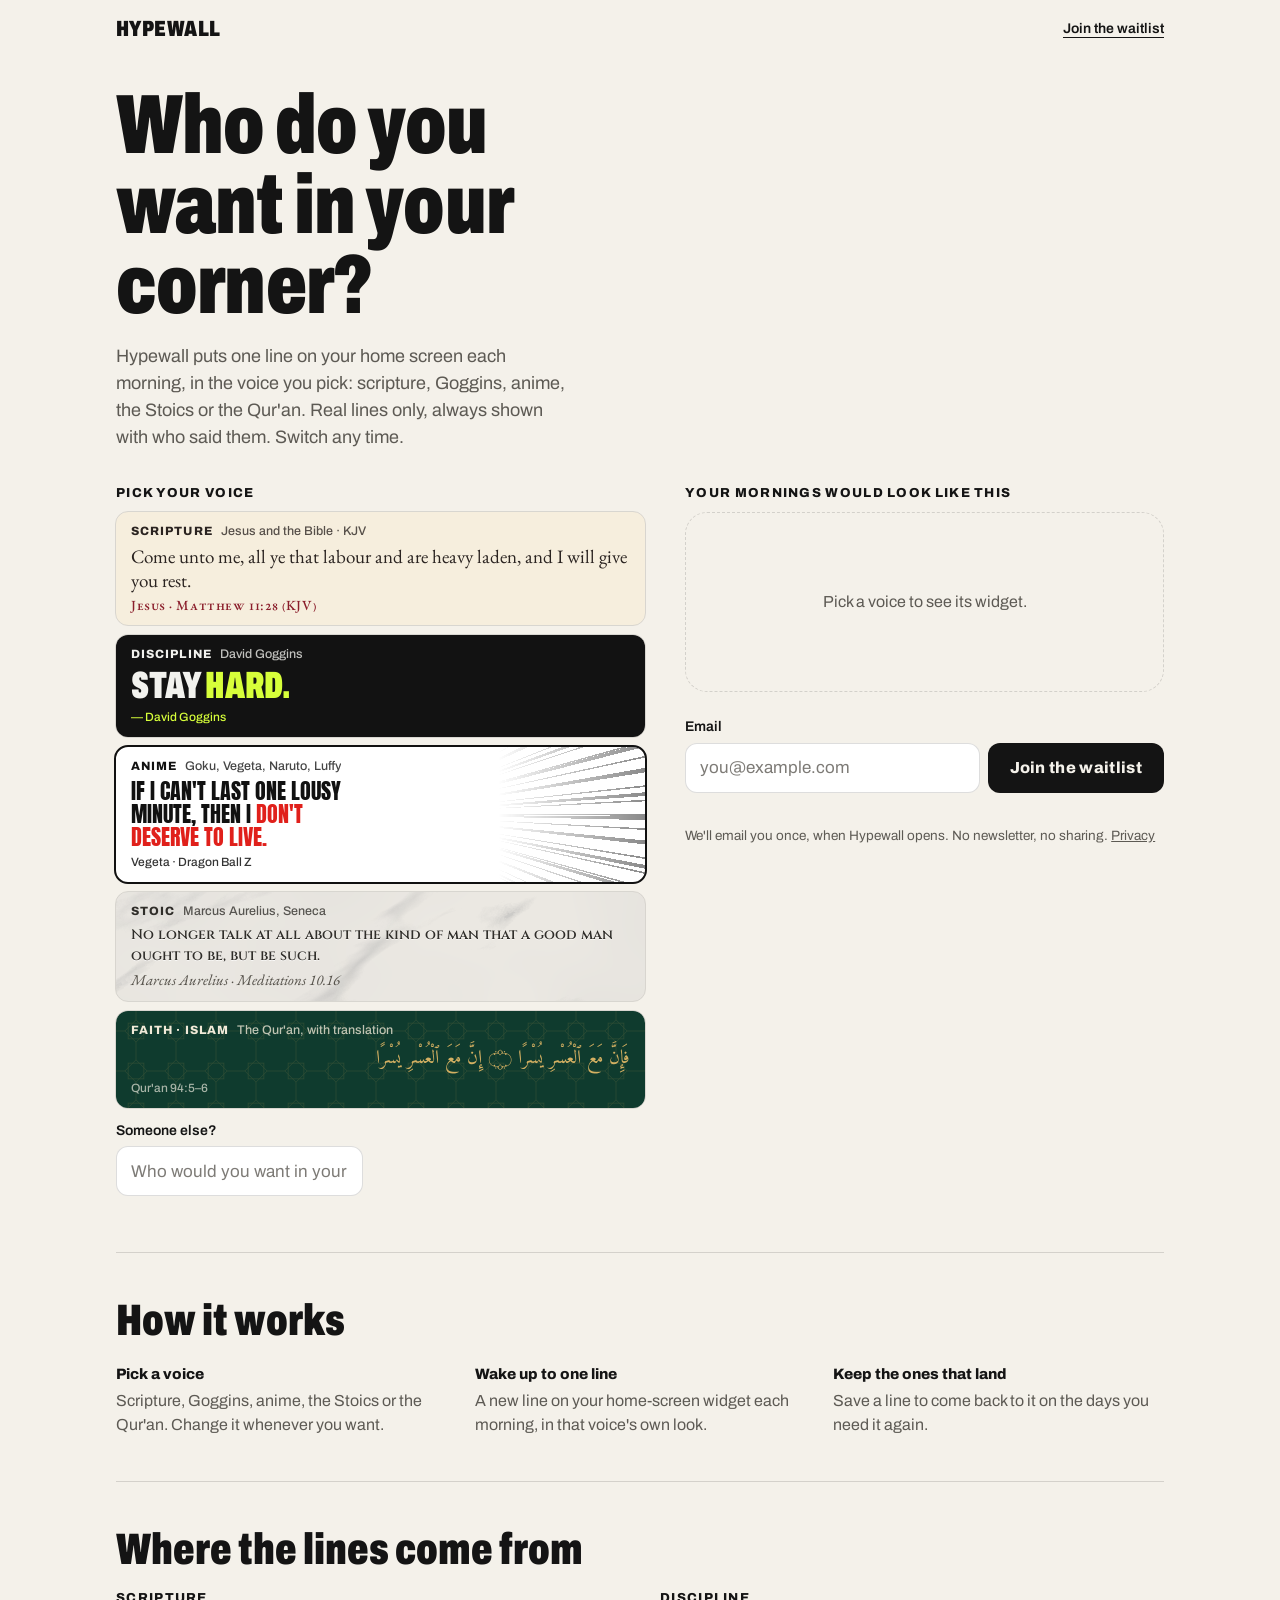
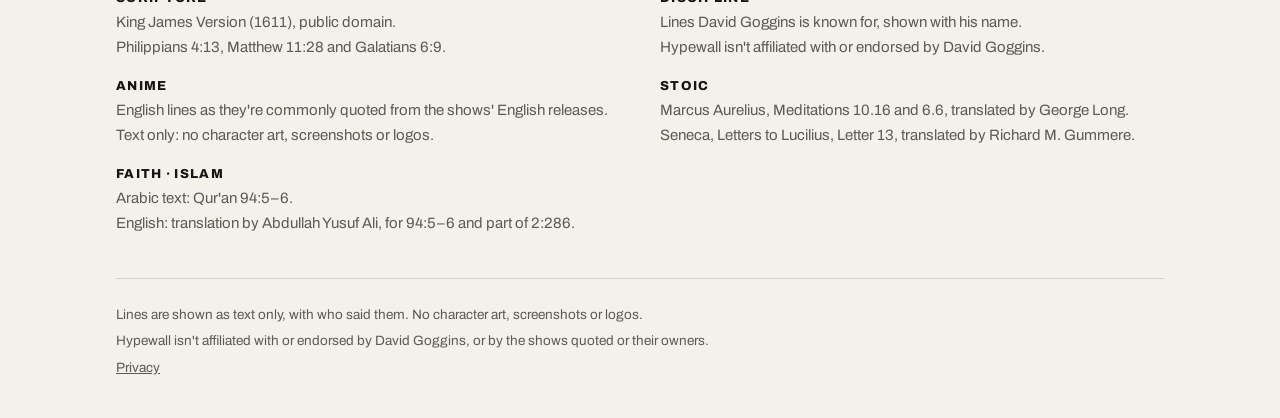
==== hypewall/index.html @ 36fe48c6 "Add the three waitlist pages Telve, Hypewall and Earlyapply each get their own page with one email f" ====
<!doctype html>
<html lang="en">
<head>
<meta charset="utf-8">
<meta name="viewport" content="width=device-width, initial-scale=1">
<title>Hypewall · a morning line from the voice you pick</title>
<meta name="description" content="One real line on your home screen each morning, from the voice you pick: scripture, Goggins, anime, the Stoics or the Qur'an. Join the waitlist.">
<meta property="og:title" content="Hypewall · who do you want in your corner?">
<meta property="og:description" content="One real line on your home screen each morning, from the voice you pick. Always with who said it.">
<meta property="og:type" content="website">
<meta name="theme-color" content="#f4f1ea">
<link rel="icon" href="data:image/svg+xml,%3Csvg xmlns='http://www.w3.org/2000/svg' viewBox='0 0 40 40'%3E%3Crect width='40' height='40' rx='9' fill='%23141414'/%3E%3Cpath d='M13 29V11h8a5 5 0 0 1 0 10h-8m7 0 6 8' fill='none' stroke='%23f4f1ea' stroke-width='3' stroke-linecap='round' stroke-linejoin='round'/%3E%3C/svg%3E">
<link rel="preconnect" href="https://fonts.googleapis.com">
<link rel="preconnect" href="https://fonts.gstatic.com" crossorigin>
<link href="https://fonts.googleapis.com/css2?family=Amiri:ital,wght@0,400;0,700;1,400&family=Anton&family=Archivo:wdth,wght@62..125,400..900&family=Cinzel:wght@500;600;700&family=EB+Garamond:ital,wght@0,400;0,500;1,400&display=swap" rel="stylesheet">
<style>
*{box-sizing:border-box;margin:0;padding:0}
button,input{font:inherit;color:inherit}
button{background:none;border:0;cursor:pointer}
ul{list-style:none}
a{color:inherit}

/* ---------- the page wears the voice you pick ---------- */
:root{
  --bg:#f4f1ea;--ink:#141414;--muted:#5d5a54;--line:rgba(20,20,20,.14);--field:#fff;
  --accent:#141414;--on-accent:#f4f1ea;--error:#b3261e;
  --display:Archivo,system-ui,sans-serif;--d-weight:900;--d-stretch:72%;--d-case:none;--d-size:clamp(44px,9vw,84px);--d-lh:.95;
  --body:Archivo,system-ui,sans-serif;--radius:12px;
}
[data-pack=anime]{--bg:#fbfaf6;--ink:#111;--muted:#4a4a4a;--line:#111;--accent:#e0201b;--on-accent:#fff;
  --display:Anton,Impact,sans-serif;--d-weight:400;--d-stretch:100%;--d-case:uppercase;--d-lh:1;--radius:0}
[data-pack=goggins]{--bg:#0f0f0f;--ink:#f2f2ee;--muted:#a3a39d;--line:rgba(242,242,238,.18);--field:#171717;--accent:#d7ff3a;--on-accent:#0f0f0f;--error:#ff8a80;
  --d-stretch:62%;--d-case:uppercase;--d-size:clamp(54px,12vw,112px);--d-lh:.88;--radius:0}
[data-pack=stoic]{--bg:#e8e5df;--ink:#23221f;--muted:#5a564f;--line:rgba(35,34,31,.18);--accent:#77562a;--on-accent:#fff;
  --display:Cinzel,serif;--d-weight:600;--d-stretch:100%;--d-size:clamp(36px,7vw,64px);--d-lh:1.12;--radius:2px}
[data-pack=christian]{--bg:#f3ead8;--ink:#2a2320;--muted:#5f544b;--line:rgba(139,30,43,.22);--field:#fbf6ec;--accent:#8b1e2b;--on-accent:#fff;
  --display:"EB Garamond",serif;--d-weight:400;--d-stretch:100%;--d-size:clamp(44px,8.5vw,80px);--d-lh:1.02;--radius:4px}
[data-pack=muslim]{--bg:#0c1a2b;--ink:#f1ead8;--muted:#b9bfb4;--line:rgba(200,162,74,.3);--field:#0f2236;--accent:#c8a24a;--on-accent:#0c1a2b;--error:#ffb4a8;
  --display:Amiri,serif;--d-weight:400;--d-stretch:100%;--d-size:clamp(42px,8vw,76px);--d-lh:1.1;--radius:10px}

body{background:var(--bg);color:var(--ink);font:400 17px/1.5 var(--body);-webkit-font-smoothing:antialiased;transition:background-color .35s,color .35s}
[data-pack=muslim] body{background:var(--girih) 0 0/56px 56px,var(--bg)}
@media (prefers-reduced-motion:reduce){body{transition:none}}
:focus-visible{outline:2px solid var(--accent);outline-offset:3px}
.sr{position:absolute;width:1px;height:1px;overflow:hidden;clip-path:inset(50%);white-space:nowrap}

.wrap{max-width:1080px;margin:0 auto;padding:0 16px}
header.top{display:flex;align-items:center;justify-content:space-between;padding:18px 0}
.mark{font:900 22px/1 Archivo,sans-serif;font-stretch:72%;letter-spacing:.02em;text-transform:uppercase;text-decoration:none}
.top a.jump{font:600 14px/1 var(--body);text-decoration:underline;text-underline-offset:4px}

h1{font-family:var(--display);font-weight:var(--d-weight);font-stretch:var(--d-stretch);text-transform:var(--d-case);font-size:var(--d-size);line-height:var(--d-lh);letter-spacing:-.01em;max-width:13ch;margin-top:28px}
h1 em{font-style:normal;color:var(--accent)}
[data-pack=christian] h1 em,[data-pack=stoic] h1 em{font-style:italic}
.lede{margin-top:18px;max-width:46ch;font-size:18px;color:var(--muted)}

/* ---------- form: lanes, preview, email ---------- */
.join{margin-top:36px;display:grid;gap:28px 40px;padding-bottom:56px}
@media (min-width:880px){.join{grid-template-columns:minmax(0,1.05fr) minmax(0,.95fr);align-items:start}.side{position:sticky;top:20px}}
fieldset{border:0}
legend{font:800 13px/1 Archivo,sans-serif;letter-spacing:.1em;text-transform:uppercase;margin-bottom:12px}
.lanes{display:flex;flex-direction:column;gap:10px}
.lane{position:relative;display:flex;flex-direction:column;gap:6px;padding:12px 15px 13px;border-radius:12px;overflow:hidden;cursor:pointer;outline:1px solid rgba(20,20,20,.12)}
.lane input{position:absolute;opacity:0;pointer-events:none}
.lane:has(input:checked){outline:3px solid var(--ink);outline-offset:3px}
.lane:has(input:focus-visible){outline:3px dashed var(--accent);outline-offset:3px}
.lane > *{position:relative}
.lane-h{display:flex;align-items:baseline;gap:8px;padding-right:30px;min-width:0}
.lane-h b{font:800 12px/1 Archivo,sans-serif;letter-spacing:.09em;text-transform:uppercase;white-space:nowrap}
.lane-h span{font:500 12.5px/1.2 Archivo,sans-serif;opacity:.78;white-space:nowrap;overflow:hidden;text-overflow:ellipsis}
.lane-a{font:500 12px/1.2 Archivo,sans-serif;opacity:.85}
.chk{position:absolute!important;top:10px;right:10px;width:24px;height:24px;border-radius:12px;background:#141414;color:#fff;display:none;place-items:center}
.lane:has(input:checked) .chk{display:grid}
.chk svg{width:15px;height:15px;fill:none;stroke:currentColor;stroke-width:2.6;stroke-linecap:round;stroke-linejoin:round}
.lane-christian{background:#f6eedd;color:#2a2320}
.lane-christian .lane-q{font:400 19px/1.22 "EB Garamond",serif}
.lane-christian .lane-a{font:500 14px/1 "EB Garamond",serif;font-variant:small-caps;letter-spacing:.04em;color:#8b1e2b;opacity:1}
.lane-goggins{background:#121212;color:#f2f2ee}
.lane-goggins .lane-q{font:900 38px/.95 Archivo,sans-serif;font-stretch:62%;text-transform:uppercase}
.lane-goggins em,.w-goggins em{font-style:normal;color:#d7ff3a}
.lane-goggins .lane-a{color:#d7ff3a;opacity:1}
.lane-goggins .chk,.lane-muslim .chk{background:#f2f2ee;color:#141414}
.lane-anime{background:#fff;color:#111;outline:2px solid #111}
.lane-anime .speed{opacity:.5;-webkit-mask-image:linear-gradient(90deg,transparent 72%,#000 100%);mask-image:linear-gradient(90deg,transparent 72%,#000 100%)}
.lane-anime .lane-q{font:400 22px/1.04 Anton,sans-serif;text-transform:uppercase;max-width:22ch}
.lane-anime em,.w-anime em{font-style:normal;color:#e0201b}
.lane-stoic{background:var(--marble) center/cover,#e8e5df;color:#2f2d29}
.lane-stoic .lane-q{font:600 14px/1.45 Cinzel,serif;text-shadow:0 1px 0 rgba(255,255,255,.7)}
.lane-stoic .lane-a{font:italic 400 15px/1.1 "EB Garamond",serif;color:#545049;opacity:1}
.lane-muslim{background:var(--girih) 0 0/40px 40px,#0f3b2e;color:#f1ead8}
.lane-muslim .lane-q{font:400 19px/1.6 Amiri,serif;color:#d4b062}
.lane-muslim .lane-a{color:#c3cabd}
.speed{position:absolute!important;inset:-2px;pointer-events:none;
  background:repeating-conic-gradient(from 2deg at 50% 50%,#111 0deg .8deg,transparent .8deg 5.2deg),repeating-conic-gradient(from 0deg at 50% 50%,#111 0deg .35deg,transparent .35deg 3.1deg)}
.other{margin-top:14px}
.other label{display:block;font:600 14px/1.3 var(--body);margin-bottom:6px}

/* the preview: a home-screen widget in the picked voice */
.side h2{font:800 13px/1 Archivo,sans-serif;letter-spacing:.1em;text-transform:uppercase;margin-bottom:12px}
.empty{border:1.5px dashed var(--line);border-radius:22px;min-height:180px;display:grid;place-items:center;padding:24px;text-align:center;color:var(--muted);font-size:16px}
.w{position:relative;border-radius:22px;overflow:hidden;min-height:180px;padding:20px 20px 16px;display:flex;flex-direction:column;justify-content:space-between;gap:16px;box-shadow:0 14px 36px rgba(0,0,0,.18)}
.w > *{position:relative}
.w-foot{display:flex;justify-content:space-between;align-items:flex-end;gap:12px}
.w-brand{font:900 11px/1 Archivo,sans-serif;font-stretch:72%;letter-spacing:.14em;text-transform:uppercase;opacity:.55}
.w-anime{background:#fff;color:#111;border:3px solid #111}
.w-anime .speed{opacity:.55;-webkit-mask-image:radial-gradient(ellipse 62% 58% at 50% 50%,transparent 62%,#000 100%);mask-image:radial-gradient(ellipse 62% 58% at 50% 50%,transparent 62%,#000 100%)}
.w-anime .w-line{font:400 30px/1.02 Anton,sans-serif;text-transform:uppercase;text-align:center;margin:auto 0}
.w-anime .w-src{background:#111;color:#fff;padding:6px 9px;font:800 11px/1 Archivo,sans-serif;letter-spacing:.08em;text-transform:uppercase}
.w-goggins{background:#171717;color:#f2f2ee;border-left:6px solid #d7ff3a;border-radius:14px}
.w-goggins .w-line{font:900 64px/.88 Archivo,sans-serif;font-stretch:62%;text-transform:uppercase;margin-top:auto}
.w-goggins .w-src{font:800 12px/1 Archivo,sans-serif;letter-spacing:.12em;text-transform:uppercase;color:#d7ff3a}
.w-stoic{background:var(--marble) center/cover,#e8e5df;color:#2b2925;text-align:center}
.w-stoic .w-line{font:600 19px/1.45 Cinzel,serif;text-shadow:0 1px 0 rgba(255,255,255,.8);margin:auto 0}
.w-stoic .w-src{font:italic 400 16px/1.25 "EB Garamond",serif;color:#545049;text-align:left}
.w-stoic .rule{display:block;width:60px;height:5px;margin:0 auto;border-top:1px solid #77562a;border-bottom:1px solid #77562a}
.w-christian{background:#f9f2e3;color:#2a2320;border:1px solid rgba(139,30,43,.32);box-shadow:inset 0 0 0 5px #f9f2e3,inset 0 0 0 6px rgba(139,30,43,.2),0 14px 36px rgba(0,0,0,.18)}
.w-christian .w-line{font:400 23px/1.28 "EB Garamond",serif}
.w-christian .dc{float:left;font:400 62px/.8 "EB Garamond",serif;color:#8b1e2b;padding:6px 8px 0 0}
.w-christian .w-src{font:500 16px/1 "EB Garamond",serif;font-variant:small-caps;letter-spacing:.06em;color:#8b1e2b}
.w-muslim{background:var(--girih) 0 0/44px 44px,#0f3b2e;color:#f1ead8;border:1px solid rgba(200,162,74,.6);text-align:center}
.w-muslim .ar{font:400 25px/1.8 Amiri,serif;color:#d4b062}
.w-muslim .w-line{font:400 18px/1.45 Amiri,serif}
.w-muslim .w-src{font:500 12px/1.3 Archivo,sans-serif;letter-spacing:.04em;color:#c3cabd;text-align:left}
.w-muslim .w-brand{color:#d4b062}
.w-under{display:flex;align-items:center;justify-content:space-between;margin-top:12px;font-size:14px;color:var(--muted)}
.w-under button{font:600 14px/1 var(--body);color:var(--ink);text-decoration:underline;text-underline-offset:4px;padding:8px 0}
.w-note{margin-top:4px;font-size:13px;color:var(--muted)}

.email{margin-top:26px}
.email label{display:block;font:600 14px/1.3 var(--body);margin-bottom:6px}
.row{display:flex;gap:8px;flex-wrap:wrap}
input[type=email],input[type=text]{flex:1 1 220px;min-width:0;height:50px;padding:0 14px;background:var(--field);color:var(--ink);border:1.5px solid var(--line);border-radius:var(--radius);font-size:17px}
[data-pack=anime] input[type=email],[data-pack=anime] input[type=text]{border-width:3px}
input::placeholder{color:var(--muted);opacity:.8}
.go{flex:0 0 auto;height:50px;padding:0 22px;background:var(--accent);color:var(--on-accent);border-radius:var(--radius);font:800 16px/1 Archivo,sans-serif;letter-spacing:.02em}
[data-pack=anime] .go,[data-pack=goggins] .go{text-transform:uppercase;letter-spacing:.06em}
.go:disabled{opacity:.6;cursor:progress}
[data-status]{font:500 14px/1.4 var(--body);margin-top:10px;min-height:1.4em;color:var(--muted)}
[data-status][data-kind=error]{color:var(--error)}
.fine{font-size:13.5px;color:var(--muted);margin-top:4px}
.done{display:none;padding:18px 0 4px;border-top:1px solid var(--line)}
.done h2{font-family:var(--display);font-weight:var(--d-weight);font-stretch:var(--d-stretch);text-transform:var(--d-case);font-size:34px;line-height:1.05}
.done p{color:var(--muted);margin-top:6px}
.join[data-state=done] .fields{display:none}
.join[data-state=done] .done{display:block}
.join[data-state=done]{grid-template-columns:1fr}

/* ---------- below the form ---------- */
section.more{border-top:1px solid var(--line);padding:44px 0}
section.more h2{font-family:var(--display);font-weight:var(--d-weight);font-stretch:var(--d-stretch);text-transform:var(--d-case);font-size:clamp(30px,5vw,44px);line-height:1.05}
.steps{margin-top:22px;display:grid;gap:18px}
@media (min-width:720px){.steps{grid-template-columns:repeat(3,1fr);gap:28px}}
.steps b{display:block;font:800 15px/1.3 Archivo,sans-serif}
.steps p{margin-top:4px;color:var(--muted);font-size:16px}
.srcs{margin-top:20px;display:grid;gap:18px}
@media (min-width:720px){.srcs{grid-template-columns:repeat(2,1fr);gap:22px 40px}}
.srcs dt{font:800 13px/1 Archivo,sans-serif;letter-spacing:.1em;text-transform:uppercase}
.srcs dd{margin-top:6px;font-size:15px;color:var(--muted)}
.srcs dd + dd{margin-top:2px}
footer{border-top:1px solid var(--line);padding:26px 0 40px;font-size:13.5px;color:var(--muted)}
footer p + p{margin-top:6px}
</style>
</head>
<body>
<svg width="0" height="0" style="position:absolute" aria-hidden="true"><symbol id="i-check" viewBox="0 0 24 24"><path d="m5 12.5 4.5 4.5L19 7.5"/></symbol></svg>

<div class="wrap">
  <header class="top">
    <a class="mark" href="./">Hypewall</a>
    <a class="jump" href="#email">Join the waitlist</a>
  </header>

  <main>
    <h1>Who do you want in <em>your corner?</em></h1>
    <p class="lede">Hypewall puts one line on your home screen each morning, in the voice you pick: scripture, Goggins, anime, the Stoics or the Qur'an. Real lines only, always shown with who said them. Switch any time.</p>

    <form class="join" id="join" data-waitlist="hypewall" data-needs-answer="Pick a voice first, or tell us who you'd want.">
      <div class="fields-a">
        <fieldset class="fields">
          <legend>Pick your voice</legend>
          <div class="lanes" id="lanes"></div>
          <div class="other">
            <label for="other">Someone else?</label>
            <input type="text" id="other" name="other" placeholder="Who would you want in your corner?" maxlength="80" autocomplete="off">
          </div>
        </fieldset>
      </div>

      <div class="side">
        <div class="fields">
          <h2>Your mornings would look like this</h2>
          <div id="preview" aria-live="polite">
            <div class="empty">Pick a voice to see its widget.</div>
          </div>
          <div class="email">
            <label for="email">Email</label>
            <div class="row">
              <input type="email" id="email" name="email" required autocomplete="email" placeholder="you@example.com">
              <button class="go" type="submit">Join the waitlist</button>
            </div>
            <p data-status role="status" aria-live="polite"></p>
            <p class="fine">We'll email you once, when Hypewall opens. No newsletter, no sharing. <a href="../privacy.html">Privacy</a></p>
          </div>
        </div>
        <div class="done" data-done tabindex="-1">
          <h2>You're on the list.</h2>
          <p>We'll write once, when Hypewall opens.</p>
        </div>
      </div>
    </form>

    <section class="more">
      <h2>How it works</h2>
      <div class="steps">
        <div><b>Pick a voice</b><p>Scripture, Goggins, anime, the Stoics or the Qur'an. Change it whenever you want.</p></div>
        <div><b>Wake up to one line</b><p>A new line on your home-screen widget each morning, in that voice's own look.</p></div>
        <div><b>Keep the ones that land</b><p>Save a line to come back to it on the days you need it again.</p></div>
      </div>
    </section>

    <section class="more">
      <h2>Where the lines come from</h2>
      <dl class="srcs" id="srcs"></dl>
    </section>
  </main>

  <footer>
    <p>Lines are shown as text only, with who said them. No character art, screenshots or logos.</p>
    <p>Hypewall isn't affiliated with or endorsed by David Goggins, or by the shows quoted or their owners.</p>
    <p><a href="../privacy.html">Privacy</a></p>
  </footer>
</div>

<script src="../config.js"></script>
<script src="../waitlist.js"></script>
<script>
(() => {
  const root = document.documentElement, $ = id => document.getElementById(id);

  /* textures, built once */
  const svgURI = s => `url("data:image/svg+xml,${encodeURIComponent(s)}")`;
  const marble = (base, vein, cloud) => svgURI(`<svg xmlns="http://www.w3.org/2000/svg" width="420" height="900"><filter id="v" x="0" y="0" width="100%" height="100%"><feTurbulence type="turbulence" baseFrequency="0.0032 0.0105" numOctaves="5" seed="11"/><feColorMatrix values="0 0 0 0 ${vein} 0 0 0 0 ${vein} 0 0 0 0 ${vein} -5.5 0 0 0 1"/></filter><filter id="c" x="0" y="0" width="100%" height="100%"><feTurbulence type="fractalNoise" baseFrequency="0.005" numOctaves="3" seed="4"/><feColorMatrix values="0 0 0 0 ${cloud} 0 0 0 0 ${cloud} 0 0 0 0 ${cloud} 0 0 0 .55 -.15"/></filter><rect width="420" height="900" fill="${base}"/><rect width="420" height="900" filter="url(#c)"/><g transform="rotate(-28 210 450)"><rect x="-300" y="-300" width="1020" height="1500" filter="url(#v)" opacity=".5"/></g></svg>`);
  root.style.setProperty('--marble', marble('#ebe8e2', .42, .62));
  root.style.setProperty('--girih', svgURI(`<svg xmlns="http://www.w3.org/2000/svg" width="56" height="56" viewBox="0 0 56 56"><g fill="none" stroke="#c8a24a" stroke-width="1" opacity=".17"><rect x="17" y="17" width="22" height="22"/><rect x="17" y="17" width="22" height="22" transform="rotate(45 28 28)"/><path d="M0 28h12.4M43.6 28H56M28 0v12.4M28 43.6V56"/></g></svg>`));

  /* real lines only, each with who said it and where */
  const AR = 'فَإِنَّ مَعَ ٱلْعُسْرِ يُسْرًا ۝ إِنَّ مَعَ ٱلْعُسْرِ يُسْرًا';
  const PACKS = {
    christian: { name: 'Scripture', voices: 'Jesus and the Bible · KJV', sample: 1, theme: '#f3ead8', lines: [
      { t: 'I can do all things through Christ which strengtheneth me.', s: 'Philippians 4:13 (KJV)' },
      { t: 'Come unto me, all ye that labour and are heavy laden, and I will give you rest.', s: 'Jesus · Matthew 11:28 (KJV)' },
      { t: 'And let us not be weary in well doing: for in due season we shall reap, if we faint not.', s: 'Galatians 6:9 (KJV)' } ] },
    goggins: { name: 'Discipline', voices: 'David Goggins', sample: 0, theme: '#0f0f0f', lines: [
      { t: 'Stay [hard.]', s: 'David Goggins' },
      { t: "Who's gonna carry [the boats?]", s: 'David Goggins' } ] },
    anime: { name: 'Anime', voices: 'Goku, Vegeta, Naruto, Luffy', sample: 0, theme: '#fbfaf6', lines: [
      { t: "If I can't last one lousy minute, then I [don't deserve to live.]", s: 'Vegeta · Dragon Ball Z' },
      { t: 'Power comes in response to a need, [not a desire.]', s: 'Goku · Dragon Ball Z (English dub)' },
      { t: "Hard work is worthless for those that [don't believe in themselves.]", s: 'Naruto Uzumaki · Naruto' },
      { t: "If you don't take risks, you [can't create a future.]", s: 'Monkey D. Luffy · One Piece' } ] },
    stoic: { name: 'Stoic', voices: 'Marcus Aurelius, Seneca', sample: 0, theme: '#e8e5df', lines: [
      { t: 'No longer talk at all about the kind of man that a good man ought to be, but be such.', s: 'Marcus Aurelius · Meditations 10.16 · tr. George Long' },
      { t: 'The best way of avenging thyself is not to become like the wrong doer.', s: 'Marcus Aurelius · Meditations 6.6 · tr. George Long' },
      { t: 'We suffer more often in imagination than in reality.', s: 'Seneca · Letters to Lucilius 13 · tr. Gummere' } ] },
    muslim: { name: 'Faith · Islam', voices: "The Qur'an, with translation", sample: 0, theme: '#0c1a2b', lines: [
      { ar: AR, t: 'So, verily, with every difficulty, there is relief: Verily, with every difficulty there is relief.', s: "Qur'an 94:5–6 · tr. Yusuf Ali", ss: "Qur'an 94:5–6" },
      { t: 'On no soul doth Allah place a burden greater than it can bear.', s: "Qur'an 2:286 (part) · tr. Yusuf Ali" } ] },
  };
  const ORDER = ['christian', 'goggins', 'anime', 'stoic', 'muslim'];
  const SOURCES = {
    christian: ['King James Version (1611), public domain.', 'Philippians 4:13, Matthew 11:28 and Galatians 6:9.'],
    goggins: ['Lines David Goggins is known for, shown with his name.', "Hypewall isn't affiliated with or endorsed by David Goggins."],
    anime: ["English lines as they're commonly quoted from the shows' English releases.", 'Text only: no character art, screenshots or logos.'],
    stoic: ['Marcus Aurelius, Meditations 10.16 and 6.6, translated by George Long.', 'Seneca, Letters to Lucilius, Letter 13, translated by Richard M. Gummere.'],
    muslim: ["Arabic text: Qur'an 94:5–6.", 'English: translation by Abdullah Yusuf Ali, for 94:5–6 and part of 2:286.'],
  };

  const hl = t => t.replace(/\[(.+?)\]/g, '<em>$1</em>');
  const plain = t => t.replace(/[\[\]]/g, '');
  const noTr = s => s.replace(/ · tr\..*$/, '');
  const idx = { christian: 0, goggins: 0, anime: 0, stoic: 0, muslim: 0 };
  let pack = null;

  /* one radio card per voice, each in its own look */
  function laneQ(pk) {
    const L = PACKS[pk].lines[PACKS[pk].sample];
    if (pk === 'muslim') return `<span class="lane-q" lang="ar" dir="rtl">${AR}</span><small class="lane-a">${L.ss}</small>`;
    return `<span class="lane-q">${hl(L.t)}</span><small class="lane-a">${pk === 'goggins' ? '— ' : ''}${noTr(L.s)}</small>`;
  }
  $('lanes').innerHTML = ORDER.map(pk => `<label class="lane lane-${pk}">
      <input type="radio" name="answer" value="${pk}">${pk === 'anime' ? '<span class="speed" aria-hidden="true"></span>' : ''}
      <span class="lane-h"><b>${PACKS[pk].name}</b><span>${PACKS[pk].voices}</span></span>${laneQ(pk)}
      <span class="chk" aria-hidden="true"><svg><use href="#i-check"/></svg></span></label>`).join('');

  $('srcs').innerHTML = ORDER.map(pk => `<div><dt>${PACKS[pk].name}</dt>${SOURCES[pk].map(s => `<dd>${s}</dd>`).join('')}</div>`).join('');

  /* the widget preview in the picked voice */
  function widget(pk) {
    const L = PACKS[pk].lines[idx[pk]], len = plain(L.t).length;
    const foot = src => `<div class="w-foot"><span class="w-src">${src}</span><span class="w-brand">Hypewall</span></div>`;
    if (pk === 'anime') return `<div class="w w-anime"><span class="speed" aria-hidden="true"></span>
        <p class="w-line" style="font-size:${len <= 40 ? 34 : len <= 60 ? 29 : 25}px">${hl(L.t)}</p>${foot(L.s)}</div>`;
    if (pk === 'goggins') return `<div class="w w-goggins"><p class="w-line"${len > 14 ? ' style="font-size:48px"' : ''}>${hl(L.t)}</p>${foot('— ' + L.s)}</div>`;
    if (pk === 'stoic') return `<div class="w w-stoic"><span class="rule"></span><p class="w-line"${len > 60 ? ' style="font-size:17px"' : ''}>${L.t}</p>${foot(L.s.replace(/ · tr\. /, '<br>tr. '))}</div>`;
    if (pk === 'muslim') return `<div class="w w-muslim">${L.ar ? `<p class="ar" lang="ar" dir="rtl">${L.ar}</p>` : ''}
        <p class="w-line"${L.ar ? ' style="font-size:16px"' : ''}>${L.t}</p>${foot(L.s)}</div>`;
    return `<div class="w w-christian"><p class="w-line"${len > 60 ? ' style="font-size:20px"' : ''}><span class="dc">${L.t[0]}</span>${L.t.slice(1)}</p>${foot(L.s)}</div>`;
  }
  function renderPreview() {
    const n = PACKS[pack].lines.length;
    $('preview').innerHTML = widget(pack) + `<div class="w-under"><span>Line ${idx[pack] + 1} of ${n} in this set</span>
        <button type="button" id="nextLine">Next line</button></div><p class="w-note">Preview. The final widget design may change.</p>`;
    $('nextLine').onclick = () => { idx[pack] = (idx[pack] + 1) % n; renderPreview(); $('nextLine').focus(); };
  }

  const meta = document.querySelector('meta[name=theme-color]');
  $('lanes').addEventListener('change', e => {
    pack = e.target.value;
    root.dataset.pack = pack;
    meta.content = PACKS[pack].theme;
    renderPreview();
  });
})();
</script>
</body>
</html>
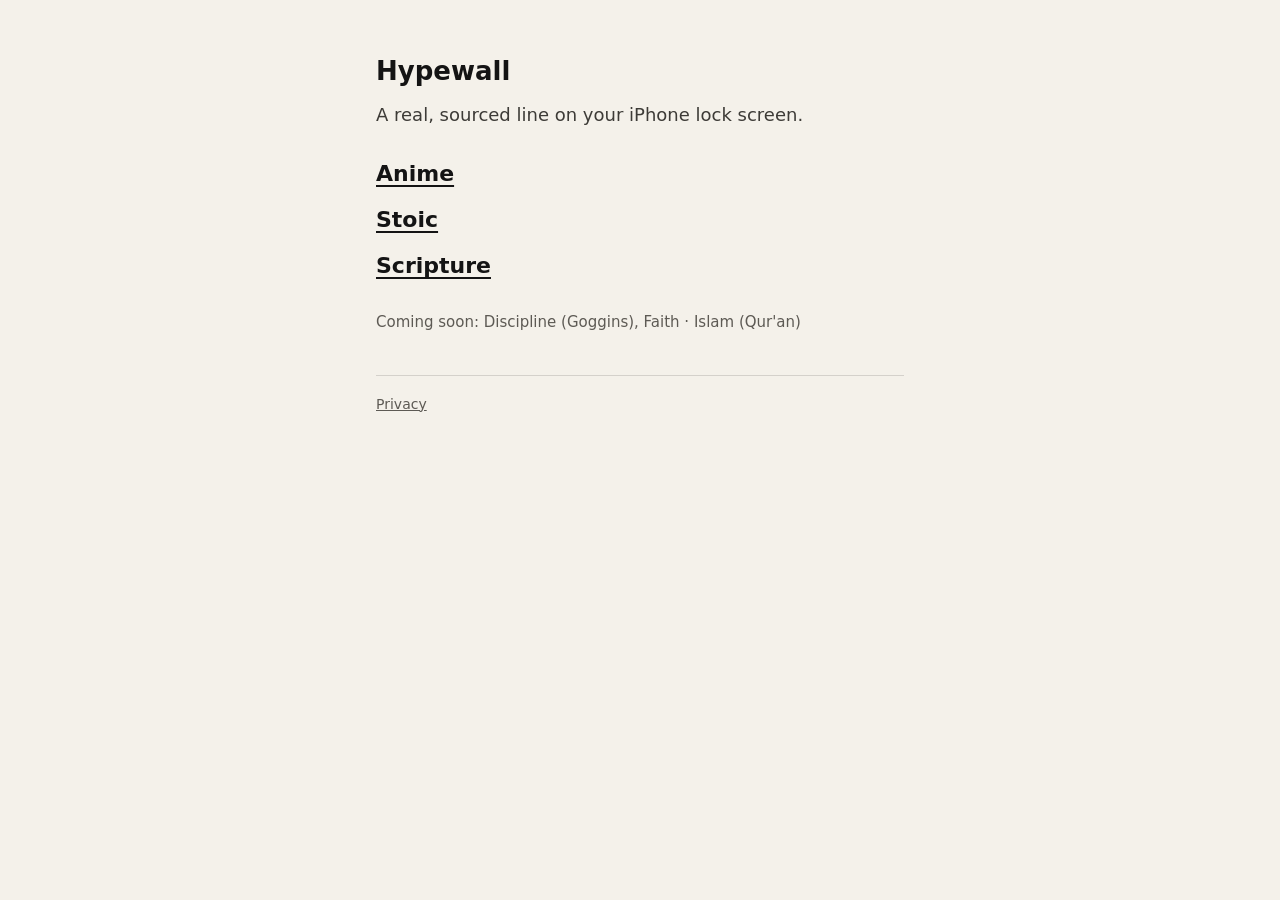
==== commit eae3d172: "Rework the three waitlist pages after audience feedback I rewrote all three pages after running them" ====
--- a/hypewall/index.html
+++ b/hypewall/index.html
@@ -3,324 +3,53 @@
 <head>
 <meta charset="utf-8">
 <meta name="viewport" content="width=device-width, initial-scale=1">
-<title>Hypewall · a morning line from the voice you pick</title>
-<meta name="description" content="One real line on your home screen each morning, from the voice you pick: scripture, Goggins, anime, the Stoics or the Qur'an. Join the waitlist.">
-<meta property="og:title" content="Hypewall · who do you want in your corner?">
-<meta property="og:description" content="One real line on your home screen each morning, from the voice you pick. Always with who said it.">
+<script>
+// Old links used ?pack=anime|stoic|scripture. Send them to the pack's own page and keep the rest (like ?r=).
+(function () {
+  var p = new URLSearchParams(location.search), k = p.get('pack');
+  if (k === 'anime' || k === 'stoic' || k === 'scripture') {
+    p.delete('pack');
+    var q = p.toString();
+    location.replace(k + '/' + (q ? '?' + q : '') + location.hash);
+  }
+})();
+</script>
+<title>Hypewall</title>
+<meta name="description" content="A real, sourced line on your iPhone lock screen. Anime, Stoic or Scripture.">
+<meta property="og:title" content="Hypewall">
+<meta property="og:description" content="A real, sourced line on your iPhone lock screen. Anime, Stoic or Scripture.">
 <meta property="og:type" content="website">
 <meta name="theme-color" content="#f4f1ea">
 <link rel="icon" href="data:image/svg+xml,%3Csvg xmlns='http://www.w3.org/2000/svg' viewBox='0 0 40 40'%3E%3Crect width='40' height='40' rx='9' fill='%23141414'/%3E%3Cpath d='M13 29V11h8a5 5 0 0 1 0 10h-8m7 0 6 8' fill='none' stroke='%23f4f1ea' stroke-width='3' stroke-linecap='round' stroke-linejoin='round'/%3E%3C/svg%3E">
-<link rel="preconnect" href="https://fonts.googleapis.com">
-<link rel="preconnect" href="https://fonts.gstatic.com" crossorigin>
-<link href="https://fonts.googleapis.com/css2?family=Amiri:ital,wght@0,400;0,700;1,400&family=Anton&family=Archivo:wdth,wght@62..125,400..900&family=Cinzel:wght@500;600;700&family=EB+Garamond:ital,wght@0,400;0,500;1,400&display=swap" rel="stylesheet">
 <style>
 *{box-sizing:border-box;margin:0;padding:0}
-button,input{font:inherit;color:inherit}
-button{background:none;border:0;cursor:pointer}
-ul{list-style:none}
-a{color:inherit}
-
-/* ---------- the page wears the voice you pick ---------- */
-:root{
-  --bg:#f4f1ea;--ink:#141414;--muted:#5d5a54;--line:rgba(20,20,20,.14);--field:#fff;
-  --accent:#141414;--on-accent:#f4f1ea;--error:#b3261e;
-  --display:Archivo,system-ui,sans-serif;--d-weight:900;--d-stretch:72%;--d-case:none;--d-size:clamp(44px,9vw,84px);--d-lh:.95;
-  --body:Archivo,system-ui,sans-serif;--radius:12px;
-}
-[data-pack=anime]{--bg:#fbfaf6;--ink:#111;--muted:#4a4a4a;--line:#111;--accent:#e0201b;--on-accent:#fff;
-  --display:Anton,Impact,sans-serif;--d-weight:400;--d-stretch:100%;--d-case:uppercase;--d-lh:1;--radius:0}
-[data-pack=goggins]{--bg:#0f0f0f;--ink:#f2f2ee;--muted:#a3a39d;--line:rgba(242,242,238,.18);--field:#171717;--accent:#d7ff3a;--on-accent:#0f0f0f;--error:#ff8a80;
-  --d-stretch:62%;--d-case:uppercase;--d-size:clamp(54px,12vw,112px);--d-lh:.88;--radius:0}
-[data-pack=stoic]{--bg:#e8e5df;--ink:#23221f;--muted:#5a564f;--line:rgba(35,34,31,.18);--accent:#77562a;--on-accent:#fff;
-  --display:Cinzel,serif;--d-weight:600;--d-stretch:100%;--d-size:clamp(36px,7vw,64px);--d-lh:1.12;--radius:2px}
-[data-pack=christian]{--bg:#f3ead8;--ink:#2a2320;--muted:#5f544b;--line:rgba(139,30,43,.22);--field:#fbf6ec;--accent:#8b1e2b;--on-accent:#fff;
-  --display:"EB Garamond",serif;--d-weight:400;--d-stretch:100%;--d-size:clamp(44px,8.5vw,80px);--d-lh:1.02;--radius:4px}
-[data-pack=muslim]{--bg:#0c1a2b;--ink:#f1ead8;--muted:#b9bfb4;--line:rgba(200,162,74,.3);--field:#0f2236;--accent:#c8a24a;--on-accent:#0c1a2b;--error:#ffb4a8;
-  --display:Amiri,serif;--d-weight:400;--d-stretch:100%;--d-size:clamp(42px,8vw,76px);--d-lh:1.1;--radius:10px}
-
-body{background:var(--bg);color:var(--ink);font:400 17px/1.5 var(--body);-webkit-font-smoothing:antialiased;transition:background-color .35s,color .35s}
-[data-pack=muslim] body{background:var(--girih) 0 0/56px 56px,var(--bg)}
-@media (prefers-reduced-motion:reduce){body{transition:none}}
-:focus-visible{outline:2px solid var(--accent);outline-offset:3px}
-.sr{position:absolute;width:1px;height:1px;overflow:hidden;clip-path:inset(50%);white-space:nowrap}
-
-.wrap{max-width:1080px;margin:0 auto;padding:0 16px}
-header.top{display:flex;align-items:center;justify-content:space-between;padding:18px 0}
-.mark{font:900 22px/1 Archivo,sans-serif;font-stretch:72%;letter-spacing:.02em;text-transform:uppercase;text-decoration:none}
-.top a.jump{font:600 14px/1 var(--body);text-decoration:underline;text-underline-offset:4px}
-
-h1{font-family:var(--display);font-weight:var(--d-weight);font-stretch:var(--d-stretch);text-transform:var(--d-case);font-size:var(--d-size);line-height:var(--d-lh);letter-spacing:-.01em;max-width:13ch;margin-top:28px}
-h1 em{font-style:normal;color:var(--accent)}
-[data-pack=christian] h1 em,[data-pack=stoic] h1 em{font-style:italic}
-.lede{margin-top:18px;max-width:46ch;font-size:18px;color:var(--muted)}
-
-/* ---------- form: lanes, preview, email ---------- */
-.join{margin-top:36px;display:grid;gap:28px 40px;padding-bottom:56px}
-@media (min-width:880px){.join{grid-template-columns:minmax(0,1.05fr) minmax(0,.95fr);align-items:start}.side{position:sticky;top:20px}}
-fieldset{border:0}
-legend{font:800 13px/1 Archivo,sans-serif;letter-spacing:.1em;text-transform:uppercase;margin-bottom:12px}
-.lanes{display:flex;flex-direction:column;gap:10px}
-.lane{position:relative;display:flex;flex-direction:column;gap:6px;padding:12px 15px 13px;border-radius:12px;overflow:hidden;cursor:pointer;outline:1px solid rgba(20,20,20,.12)}
-.lane input{position:absolute;opacity:0;pointer-events:none}
-.lane:has(input:checked){outline:3px solid var(--ink);outline-offset:3px}
-.lane:has(input:focus-visible){outline:3px dashed var(--accent);outline-offset:3px}
-.lane > *{position:relative}
-.lane-h{display:flex;align-items:baseline;gap:8px;padding-right:30px;min-width:0}
-.lane-h b{font:800 12px/1 Archivo,sans-serif;letter-spacing:.09em;text-transform:uppercase;white-space:nowrap}
-.lane-h span{font:500 12.5px/1.2 Archivo,sans-serif;opacity:.78;white-space:nowrap;overflow:hidden;text-overflow:ellipsis}
-.lane-a{font:500 12px/1.2 Archivo,sans-serif;opacity:.85}
-.chk{position:absolute!important;top:10px;right:10px;width:24px;height:24px;border-radius:12px;background:#141414;color:#fff;display:none;place-items:center}
-.lane:has(input:checked) .chk{display:grid}
-.chk svg{width:15px;height:15px;fill:none;stroke:currentColor;stroke-width:2.6;stroke-linecap:round;stroke-linejoin:round}
-.lane-christian{background:#f6eedd;color:#2a2320}
-.lane-christian .lane-q{font:400 19px/1.22 "EB Garamond",serif}
-.lane-christian .lane-a{font:500 14px/1 "EB Garamond",serif;font-variant:small-caps;letter-spacing:.04em;color:#8b1e2b;opacity:1}
-.lane-goggins{background:#121212;color:#f2f2ee}
-.lane-goggins .lane-q{font:900 38px/.95 Archivo,sans-serif;font-stretch:62%;text-transform:uppercase}
-.lane-goggins em,.w-goggins em{font-style:normal;color:#d7ff3a}
-.lane-goggins .lane-a{color:#d7ff3a;opacity:1}
-.lane-goggins .chk,.lane-muslim .chk{background:#f2f2ee;color:#141414}
-.lane-anime{background:#fff;color:#111;outline:2px solid #111}
-.lane-anime .speed{opacity:.5;-webkit-mask-image:linear-gradient(90deg,transparent 72%,#000 100%);mask-image:linear-gradient(90deg,transparent 72%,#000 100%)}
-.lane-anime .lane-q{font:400 22px/1.04 Anton,sans-serif;text-transform:uppercase;max-width:22ch}
-.lane-anime em,.w-anime em{font-style:normal;color:#e0201b}
-.lane-stoic{background:var(--marble) center/cover,#e8e5df;color:#2f2d29}
-.lane-stoic .lane-q{font:600 14px/1.45 Cinzel,serif;text-shadow:0 1px 0 rgba(255,255,255,.7)}
-.lane-stoic .lane-a{font:italic 400 15px/1.1 "EB Garamond",serif;color:#545049;opacity:1}
-.lane-muslim{background:var(--girih) 0 0/40px 40px,#0f3b2e;color:#f1ead8}
-.lane-muslim .lane-q{font:400 19px/1.6 Amiri,serif;color:#d4b062}
-.lane-muslim .lane-a{color:#c3cabd}
-.speed{position:absolute!important;inset:-2px;pointer-events:none;
-  background:repeating-conic-gradient(from 2deg at 50% 50%,#111 0deg .8deg,transparent .8deg 5.2deg),repeating-conic-gradient(from 0deg at 50% 50%,#111 0deg .35deg,transparent .35deg 3.1deg)}
-.other{margin-top:14px}
-.other label{display:block;font:600 14px/1.3 var(--body);margin-bottom:6px}
-
-/* the preview: a home-screen widget in the picked voice */
-.side h2{font:800 13px/1 Archivo,sans-serif;letter-spacing:.1em;text-transform:uppercase;margin-bottom:12px}
-.empty{border:1.5px dashed var(--line);border-radius:22px;min-height:180px;display:grid;place-items:center;padding:24px;text-align:center;color:var(--muted);font-size:16px}
-.w{position:relative;border-radius:22px;overflow:hidden;min-height:180px;padding:20px 20px 16px;display:flex;flex-direction:column;justify-content:space-between;gap:16px;box-shadow:0 14px 36px rgba(0,0,0,.18)}
-.w > *{position:relative}
-.w-foot{display:flex;justify-content:space-between;align-items:flex-end;gap:12px}
-.w-brand{font:900 11px/1 Archivo,sans-serif;font-stretch:72%;letter-spacing:.14em;text-transform:uppercase;opacity:.55}
-.w-anime{background:#fff;color:#111;border:3px solid #111}
-.w-anime .speed{opacity:.55;-webkit-mask-image:radial-gradient(ellipse 62% 58% at 50% 50%,transparent 62%,#000 100%);mask-image:radial-gradient(ellipse 62% 58% at 50% 50%,transparent 62%,#000 100%)}
-.w-anime .w-line{font:400 30px/1.02 Anton,sans-serif;text-transform:uppercase;text-align:center;margin:auto 0}
-.w-anime .w-src{background:#111;color:#fff;padding:6px 9px;font:800 11px/1 Archivo,sans-serif;letter-spacing:.08em;text-transform:uppercase}
-.w-goggins{background:#171717;color:#f2f2ee;border-left:6px solid #d7ff3a;border-radius:14px}
-.w-goggins .w-line{font:900 64px/.88 Archivo,sans-serif;font-stretch:62%;text-transform:uppercase;margin-top:auto}
-.w-goggins .w-src{font:800 12px/1 Archivo,sans-serif;letter-spacing:.12em;text-transform:uppercase;color:#d7ff3a}
-.w-stoic{background:var(--marble) center/cover,#e8e5df;color:#2b2925;text-align:center}
-.w-stoic .w-line{font:600 19px/1.45 Cinzel,serif;text-shadow:0 1px 0 rgba(255,255,255,.8);margin:auto 0}
-.w-stoic .w-src{font:italic 400 16px/1.25 "EB Garamond",serif;color:#545049;text-align:left}
-.w-stoic .rule{display:block;width:60px;height:5px;margin:0 auto;border-top:1px solid #77562a;border-bottom:1px solid #77562a}
-.w-christian{background:#f9f2e3;color:#2a2320;border:1px solid rgba(139,30,43,.32);box-shadow:inset 0 0 0 5px #f9f2e3,inset 0 0 0 6px rgba(139,30,43,.2),0 14px 36px rgba(0,0,0,.18)}
-.w-christian .w-line{font:400 23px/1.28 "EB Garamond",serif}
-.w-christian .dc{float:left;font:400 62px/.8 "EB Garamond",serif;color:#8b1e2b;padding:6px 8px 0 0}
-.w-christian .w-src{font:500 16px/1 "EB Garamond",serif;font-variant:small-caps;letter-spacing:.06em;color:#8b1e2b}
-.w-muslim{background:var(--girih) 0 0/44px 44px,#0f3b2e;color:#f1ead8;border:1px solid rgba(200,162,74,.6);text-align:center}
-.w-muslim .ar{font:400 25px/1.8 Amiri,serif;color:#d4b062}
-.w-muslim .w-line{font:400 18px/1.45 Amiri,serif}
-.w-muslim .w-src{font:500 12px/1.3 Archivo,sans-serif;letter-spacing:.04em;color:#c3cabd;text-align:left}
-.w-muslim .w-brand{color:#d4b062}
-.w-under{display:flex;align-items:center;justify-content:space-between;margin-top:12px;font-size:14px;color:var(--muted)}
-.w-under button{font:600 14px/1 var(--body);color:var(--ink);text-decoration:underline;text-underline-offset:4px;padding:8px 0}
-.w-note{margin-top:4px;font-size:13px;color:var(--muted)}
-
-.email{margin-top:26px}
-.email label{display:block;font:600 14px/1.3 var(--body);margin-bottom:6px}
-.row{display:flex;gap:8px;flex-wrap:wrap}
-input[type=email],input[type=text]{flex:1 1 220px;min-width:0;height:50px;padding:0 14px;background:var(--field);color:var(--ink);border:1.5px solid var(--line);border-radius:var(--radius);font-size:17px}
-[data-pack=anime] input[type=email],[data-pack=anime] input[type=text]{border-width:3px}
-input::placeholder{color:var(--muted);opacity:.8}
-.go{flex:0 0 auto;height:50px;padding:0 22px;background:var(--accent);color:var(--on-accent);border-radius:var(--radius);font:800 16px/1 Archivo,sans-serif;letter-spacing:.02em}
-[data-pack=anime] .go,[data-pack=goggins] .go{text-transform:uppercase;letter-spacing:.06em}
-.go:disabled{opacity:.6;cursor:progress}
-[data-status]{font:500 14px/1.4 var(--body);margin-top:10px;min-height:1.4em;color:var(--muted)}
-[data-status][data-kind=error]{color:var(--error)}
-.fine{font-size:13.5px;color:var(--muted);margin-top:4px}
-.done{display:none;padding:18px 0 4px;border-top:1px solid var(--line)}
-.done h2{font-family:var(--display);font-weight:var(--d-weight);font-stretch:var(--d-stretch);text-transform:var(--d-case);font-size:34px;line-height:1.05}
-.done p{color:var(--muted);margin-top:6px}
-.join[data-state=done] .fields{display:none}
-.join[data-state=done] .done{display:block}
-.join[data-state=done]{grid-template-columns:1fr}
-
-/* ---------- below the form ---------- */
-section.more{border-top:1px solid var(--line);padding:44px 0}
-section.more h2{font-family:var(--display);font-weight:var(--d-weight);font-stretch:var(--d-stretch);text-transform:var(--d-case);font-size:clamp(30px,5vw,44px);line-height:1.05}
-.steps{margin-top:22px;display:grid;gap:18px}
-@media (min-width:720px){.steps{grid-template-columns:repeat(3,1fr);gap:28px}}
-.steps b{display:block;font:800 15px/1.3 Archivo,sans-serif}
-.steps p{margin-top:4px;color:var(--muted);font-size:16px}
-.srcs{margin-top:20px;display:grid;gap:18px}
-@media (min-width:720px){.srcs{grid-template-columns:repeat(2,1fr);gap:22px 40px}}
-.srcs dt{font:800 13px/1 Archivo,sans-serif;letter-spacing:.1em;text-transform:uppercase}
-.srcs dd{margin-top:6px;font-size:15px;color:var(--muted)}
-.srcs dd + dd{margin-top:2px}
-footer{border-top:1px solid var(--line);padding:26px 0 40px;font-size:13.5px;color:var(--muted)}
-footer p + p{margin-top:6px}
+body{background:#f4f1ea;color:#141414;font:400 18px/1.55 system-ui,-apple-system,"Segoe UI",sans-serif}
+main{max-width:560px;margin:0 auto;padding:56px 16px 40px}
+h1{font-size:26px;line-height:1.2;font-weight:700}
+p{margin-top:14px;color:#3d3b37}
+ul{list-style:none;margin-top:28px}
+li + li{margin-top:12px}
+li a{font-size:22px;font-weight:600;color:#141414;text-underline-offset:4px}
+.soon{margin-top:28px;font-size:15px;color:#5d5a54}
+footer{margin-top:40px;padding-top:18px;border-top:1px solid rgba(20,20,20,.14);font-size:14px}
+footer a{color:#5d5a54}
 </style>
 </head>
 <body>
-<svg width="0" height="0" style="position:absolute" aria-hidden="true"><symbol id="i-check" viewBox="0 0 24 24"><path d="m5 12.5 4.5 4.5L19 7.5"/></symbol></svg>
-
-<div class="wrap">
-  <header class="top">
-    <a class="mark" href="./">Hypewall</a>
-    <a class="jump" href="#email">Join the waitlist</a>
-  </header>
-
-  <main>
-    <h1>Who do you want in <em>your corner?</em></h1>
-    <p class="lede">Hypewall puts one line on your home screen each morning, in the voice you pick: scripture, Goggins, anime, the Stoics or the Qur'an. Real lines only, always shown with who said them. Switch any time.</p>
-
-    <form class="join" id="join" data-waitlist="hypewall" data-needs-answer="Pick a voice first, or tell us who you'd want.">
-      <div class="fields-a">
-        <fieldset class="fields">
-          <legend>Pick your voice</legend>
-          <div class="lanes" id="lanes"></div>
-          <div class="other">
-            <label for="other">Someone else?</label>
-            <input type="text" id="other" name="other" placeholder="Who would you want in your corner?" maxlength="80" autocomplete="off">
-          </div>
-        </fieldset>
-      </div>
-
-      <div class="side">
-        <div class="fields">
-          <h2>Your mornings would look like this</h2>
-          <div id="preview" aria-live="polite">
-            <div class="empty">Pick a voice to see its widget.</div>
-          </div>
-          <div class="email">
-            <label for="email">Email</label>
-            <div class="row">
-              <input type="email" id="email" name="email" required autocomplete="email" placeholder="you@example.com">
-              <button class="go" type="submit">Join the waitlist</button>
-            </div>
-            <p data-status role="status" aria-live="polite"></p>
-            <p class="fine">We'll email you once, when Hypewall opens. No newsletter, no sharing. <a href="../privacy.html">Privacy</a></p>
-          </div>
-        </div>
-        <div class="done" data-done tabindex="-1">
-          <h2>You're on the list.</h2>
-          <p>We'll write once, when Hypewall opens.</p>
-        </div>
-      </div>
-    </form>
-
-    <section class="more">
-      <h2>How it works</h2>
-      <div class="steps">
-        <div><b>Pick a voice</b><p>Scripture, Goggins, anime, the Stoics or the Qur'an. Change it whenever you want.</p></div>
-        <div><b>Wake up to one line</b><p>A new line on your home-screen widget each morning, in that voice's own look.</p></div>
-        <div><b>Keep the ones that land</b><p>Save a line to come back to it on the days you need it again.</p></div>
-      </div>
-    </section>
-
-    <section class="more">
-      <h2>Where the lines come from</h2>
-      <dl class="srcs" id="srcs"></dl>
-    </section>
-  </main>
-
-  <footer>
-    <p>Lines are shown as text only, with who said them. No character art, screenshots or logos.</p>
-    <p>Hypewall isn't affiliated with or endorsed by David Goggins, or by the shows quoted or their owners.</p>
-    <p><a href="../privacy.html">Privacy</a></p>
-  </footer>
-</div>
-
-<script src="../config.js"></script>
-<script src="../waitlist.js"></script>
+<main>
+  <h1>Hypewall</h1>
+  <p>A real, sourced line on your iPhone lock screen.</p>
+  <ul>
+    <li><a href="anime/">Anime</a></li>
+    <li><a href="stoic/">Stoic</a></li>
+    <li><a href="scripture/">Scripture</a></li>
+  </ul>
+  <p class="soon">Coming soon: Discipline (Goggins), Faith · Islam (Qur'an)</p>
+  <footer><a href="../privacy.html">Privacy</a></footer>
+</main>
 <script>
-(() => {
-  const root = document.documentElement, $ = id => document.getElementById(id);
-
-  /* textures, built once */
-  const svgURI = s => `url("data:image/svg+xml,${encodeURIComponent(s)}")`;
-  const marble = (base, vein, cloud) => svgURI(`<svg xmlns="http://www.w3.org/2000/svg" width="420" height="900"><filter id="v" x="0" y="0" width="100%" height="100%"><feTurbulence type="turbulence" baseFrequency="0.0032 0.0105" numOctaves="5" seed="11"/><feColorMatrix values="0 0 0 0 ${vein} 0 0 0 0 ${vein} 0 0 0 0 ${vein} -5.5 0 0 0 1"/></filter><filter id="c" x="0" y="0" width="100%" height="100%"><feTurbulence type="fractalNoise" baseFrequency="0.005" numOctaves="3" seed="4"/><feColorMatrix values="0 0 0 0 ${cloud} 0 0 0 0 ${cloud} 0 0 0 0 ${cloud} 0 0 0 .55 -.15"/></filter><rect width="420" height="900" fill="${base}"/><rect width="420" height="900" filter="url(#c)"/><g transform="rotate(-28 210 450)"><rect x="-300" y="-300" width="1020" height="1500" filter="url(#v)" opacity=".5"/></g></svg>`);
-  root.style.setProperty('--marble', marble('#ebe8e2', .42, .62));
-  root.style.setProperty('--girih', svgURI(`<svg xmlns="http://www.w3.org/2000/svg" width="56" height="56" viewBox="0 0 56 56"><g fill="none" stroke="#c8a24a" stroke-width="1" opacity=".17"><rect x="17" y="17" width="22" height="22"/><rect x="17" y="17" width="22" height="22" transform="rotate(45 28 28)"/><path d="M0 28h12.4M43.6 28H56M28 0v12.4M28 43.6V56"/></g></svg>`));
-
-  /* real lines only, each with who said it and where */
-  const AR = 'فَإِنَّ مَعَ ٱلْعُسْرِ يُسْرًا ۝ إِنَّ مَعَ ٱلْعُسْرِ يُسْرًا';
-  const PACKS = {
-    christian: { name: 'Scripture', voices: 'Jesus and the Bible · KJV', sample: 1, theme: '#f3ead8', lines: [
-      { t: 'I can do all things through Christ which strengtheneth me.', s: 'Philippians 4:13 (KJV)' },
-      { t: 'Come unto me, all ye that labour and are heavy laden, and I will give you rest.', s: 'Jesus · Matthew 11:28 (KJV)' },
-      { t: 'And let us not be weary in well doing: for in due season we shall reap, if we faint not.', s: 'Galatians 6:9 (KJV)' } ] },
-    goggins: { name: 'Discipline', voices: 'David Goggins', sample: 0, theme: '#0f0f0f', lines: [
-      { t: 'Stay [hard.]', s: 'David Goggins' },
-      { t: "Who's gonna carry [the boats?]", s: 'David Goggins' } ] },
-    anime: { name: 'Anime', voices: 'Goku, Vegeta, Naruto, Luffy', sample: 0, theme: '#fbfaf6', lines: [
-      { t: "If I can't last one lousy minute, then I [don't deserve to live.]", s: 'Vegeta · Dragon Ball Z' },
-      { t: 'Power comes in response to a need, [not a desire.]', s: 'Goku · Dragon Ball Z (English dub)' },
-      { t: "Hard work is worthless for those that [don't believe in themselves.]", s: 'Naruto Uzumaki · Naruto' },
-      { t: "If you don't take risks, you [can't create a future.]", s: 'Monkey D. Luffy · One Piece' } ] },
-    stoic: { name: 'Stoic', voices: 'Marcus Aurelius, Seneca', sample: 0, theme: '#e8e5df', lines: [
-      { t: 'No longer talk at all about the kind of man that a good man ought to be, but be such.', s: 'Marcus Aurelius · Meditations 10.16 · tr. George Long' },
-      { t: 'The best way of avenging thyself is not to become like the wrong doer.', s: 'Marcus Aurelius · Meditations 6.6 · tr. George Long' },
-      { t: 'We suffer more often in imagination than in reality.', s: 'Seneca · Letters to Lucilius 13 · tr. Gummere' } ] },
-    muslim: { name: 'Faith · Islam', voices: "The Qur'an, with translation", sample: 0, theme: '#0c1a2b', lines: [
-      { ar: AR, t: 'So, verily, with every difficulty, there is relief: Verily, with every difficulty there is relief.', s: "Qur'an 94:5–6 · tr. Yusuf Ali", ss: "Qur'an 94:5–6" },
-      { t: 'On no soul doth Allah place a burden greater than it can bear.', s: "Qur'an 2:286 (part) · tr. Yusuf Ali" } ] },
-  };
-  const ORDER = ['christian', 'goggins', 'anime', 'stoic', 'muslim'];
-  const SOURCES = {
-    christian: ['King James Version (1611), public domain.', 'Philippians 4:13, Matthew 11:28 and Galatians 6:9.'],
-    goggins: ['Lines David Goggins is known for, shown with his name.', "Hypewall isn't affiliated with or endorsed by David Goggins."],
-    anime: ["English lines as they're commonly quoted from the shows' English releases.", 'Text only: no character art, screenshots or logos.'],
-    stoic: ['Marcus Aurelius, Meditations 10.16 and 6.6, translated by George Long.', 'Seneca, Letters to Lucilius, Letter 13, translated by Richard M. Gummere.'],
-    muslim: ["Arabic text: Qur'an 94:5–6.", 'English: translation by Abdullah Yusuf Ali, for 94:5–6 and part of 2:286.'],
-  };
-
-  const hl = t => t.replace(/\[(.+?)\]/g, '<em>$1</em>');
-  const plain = t => t.replace(/[\[\]]/g, '');
-  const noTr = s => s.replace(/ · tr\..*$/, '');
-  const idx = { christian: 0, goggins: 0, anime: 0, stoic: 0, muslim: 0 };
-  let pack = null;
-
-  /* one radio card per voice, each in its own look */
-  function laneQ(pk) {
-    const L = PACKS[pk].lines[PACKS[pk].sample];
-    if (pk === 'muslim') return `<span class="lane-q" lang="ar" dir="rtl">${AR}</span><small class="lane-a">${L.ss}</small>`;
-    return `<span class="lane-q">${hl(L.t)}</span><small class="lane-a">${pk === 'goggins' ? '— ' : ''}${noTr(L.s)}</small>`;
-  }
-  $('lanes').innerHTML = ORDER.map(pk => `<label class="lane lane-${pk}">
-      <input type="radio" name="answer" value="${pk}">${pk === 'anime' ? '<span class="speed" aria-hidden="true"></span>' : ''}
-      <span class="lane-h"><b>${PACKS[pk].name}</b><span>${PACKS[pk].voices}</span></span>${laneQ(pk)}
-      <span class="chk" aria-hidden="true"><svg><use href="#i-check"/></svg></span></label>`).join('');
-
-  $('srcs').innerHTML = ORDER.map(pk => `<div><dt>${PACKS[pk].name}</dt>${SOURCES[pk].map(s => `<dd>${s}</dd>`).join('')}</div>`).join('');
-
-  /* the widget preview in the picked voice */
-  function widget(pk) {
-    const L = PACKS[pk].lines[idx[pk]], len = plain(L.t).length;
-    const foot = src => `<div class="w-foot"><span class="w-src">${src}</span><span class="w-brand">Hypewall</span></div>`;
-    if (pk === 'anime') return `<div class="w w-anime"><span class="speed" aria-hidden="true"></span>
-        <p class="w-line" style="font-size:${len <= 40 ? 34 : len <= 60 ? 29 : 25}px">${hl(L.t)}</p>${foot(L.s)}</div>`;
-    if (pk === 'goggins') return `<div class="w w-goggins"><p class="w-line"${len > 14 ? ' style="font-size:48px"' : ''}>${hl(L.t)}</p>${foot('— ' + L.s)}</div>`;
-    if (pk === 'stoic') return `<div class="w w-stoic"><span class="rule"></span><p class="w-line"${len > 60 ? ' style="font-size:17px"' : ''}>${L.t}</p>${foot(L.s.replace(/ · tr\. /, '<br>tr. '))}</div>`;
-    if (pk === 'muslim') return `<div class="w w-muslim">${L.ar ? `<p class="ar" lang="ar" dir="rtl">${L.ar}</p>` : ''}
-        <p class="w-line"${L.ar ? ' style="font-size:16px"' : ''}>${L.t}</p>${foot(L.s)}</div>`;
-    return `<div class="w w-christian"><p class="w-line"${len > 60 ? ' style="font-size:20px"' : ''}><span class="dc">${L.t[0]}</span>${L.t.slice(1)}</p>${foot(L.s)}</div>`;
-  }
-  function renderPreview() {
-    const n = PACKS[pack].lines.length;
-    $('preview').innerHTML = widget(pack) + `<div class="w-under"><span>Line ${idx[pack] + 1} of ${n} in this set</span>
-        <button type="button" id="nextLine">Next line</button></div><p class="w-note">Preview. The final widget design may change.</p>`;
-    $('nextLine').onclick = () => { idx[pack] = (idx[pack] + 1) % n; renderPreview(); $('nextLine').focus(); };
-  }
-
-  const meta = document.querySelector('meta[name=theme-color]');
-  $('lanes').addEventListener('change', e => {
-    pack = e.target.value;
-    root.dataset.pack = pack;
-    meta.content = PACKS[pack].theme;
-    renderPreview();
-  });
-})();
+// Carry ?r= and friends onto the pack links so the sign-up still knows where the visitor came from.
+if (location.search) document.querySelectorAll('ul a').forEach(function (a) { a.href = a.getAttribute('href') + location.search; });
 </script>
 </body>
 </html>
